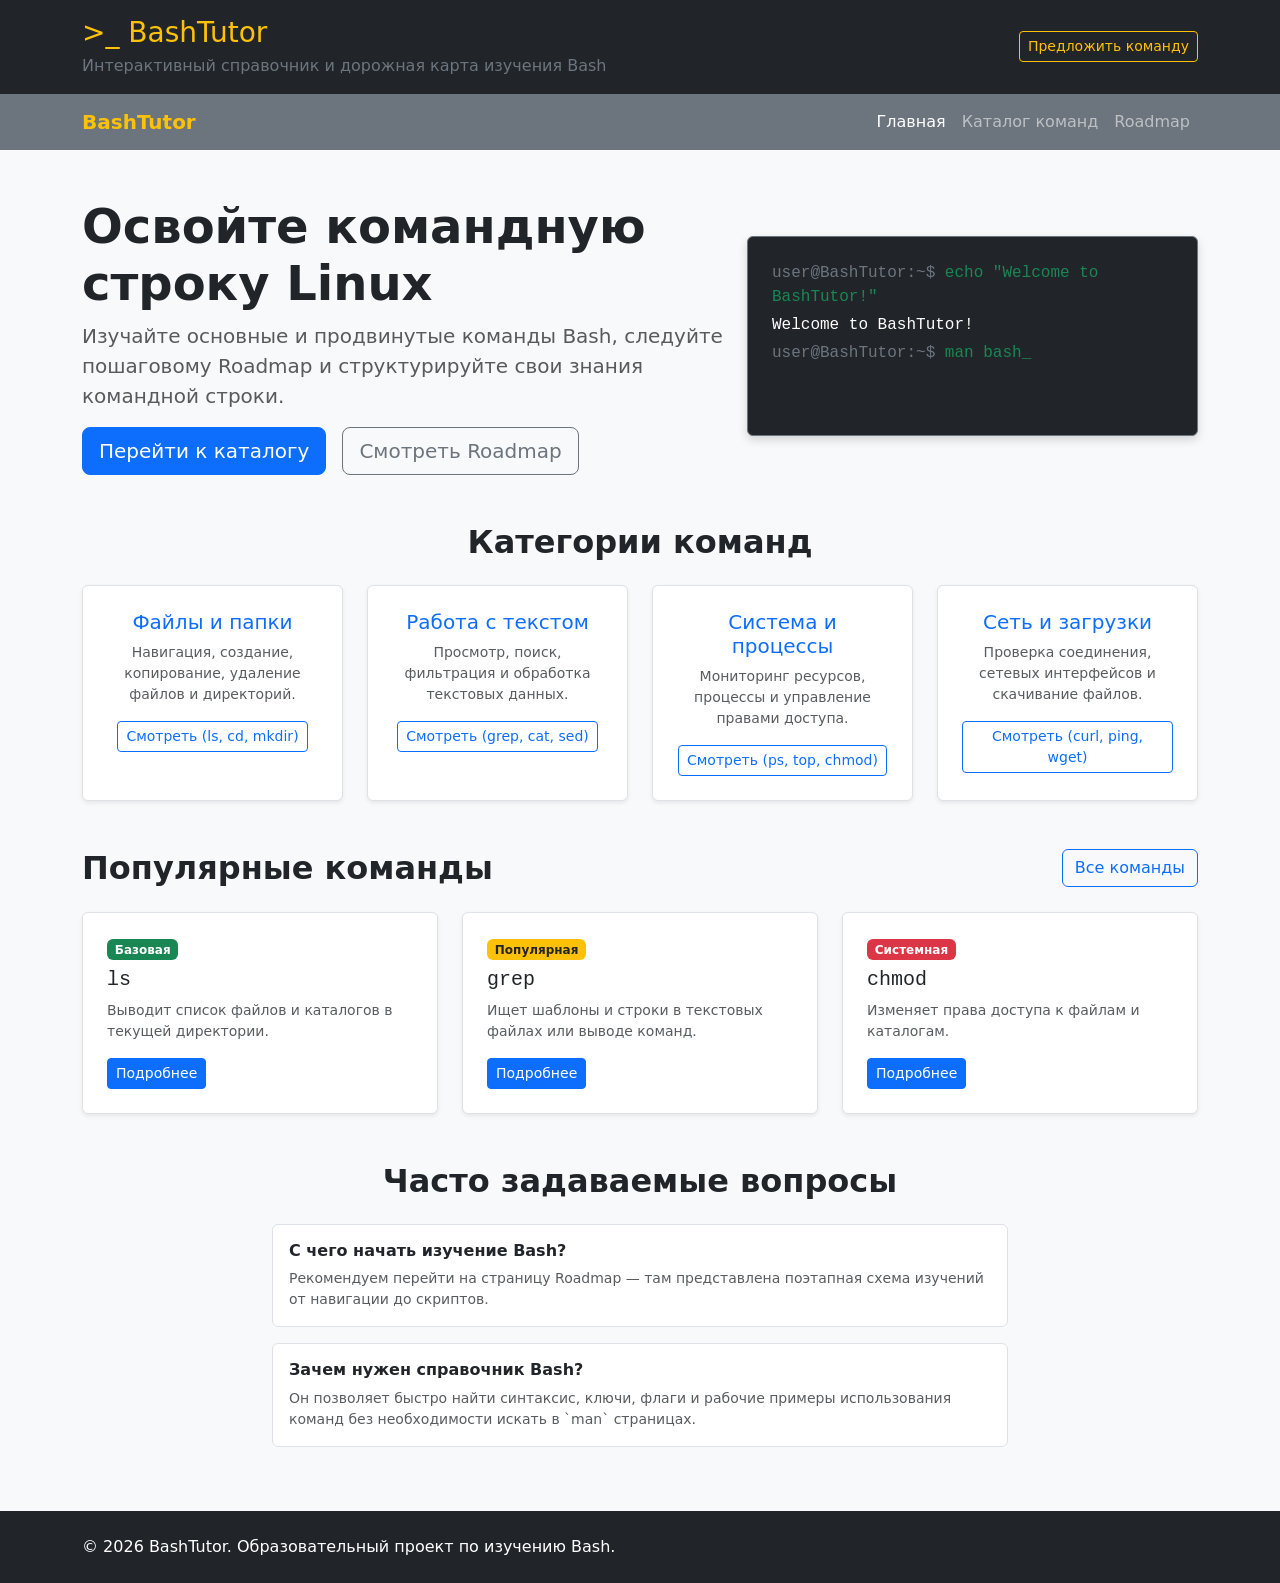
==== index.html @ 85cfec31 "базовая струтура сайта" ====
<!DOCTYPE html>
<html lang="ru">

<head>
    <meta charset="UTF-8">
    <meta name="viewport" content="width=device-width, initial-scale=1.0">
    <title>BashTutor — Образовательная платформа по командам Bash</title>
    <link href="https://cdn.jsdelivr.net/npm/bootstrap@5.3.3/dist/css/bootstrap.min.css" rel="stylesheet">
    <link rel="stylesheet" href="css/custom.css">
</head>

<body class="d-flex flex-column min-vh-100 bg-light">

    <header class="bg-dark text-white py-3">
        <div class="container">
            <div class="row align-items-center">
                <div class="col-12 col-md-8">
                    <h1 class="h3 mb-1 text-warning">&gt;_ BashTutor</h1>
                    <p class="mb-0 text-secondary">Интерактивный справочник и дорожная карта изучения Bash</p>
                </div>
                <div class="col-12 col-md-4 text-md-end mt-2 mt-md-0">
                    <button type="button" class="btn btn-outline-warning btn-sm" data-bs-toggle="modal"
                        data-bs-target="#feedbackModal">
                        Предложить команду
                    </button>
                </div>
            </div>
        </div>
    </header>

    <nav class="navbar navbar-expand-lg navbar-dark bg-secondary">
        <div class="container">
            <a class="navbar-brand fw-bold text-warning" href="index.html">BashTutor</a>
            <button class="navbar-toggler" type="button" data-bs-toggle="collapse" data-bs-target="#mainNavbar"
                aria-controls="mainNavbar" aria-expanded="false" aria-label="Переключить навигацию">
                <span class="navbar-toggler-icon"></span>
            </button>
            <div class="collapse navbar-collapse" id="mainNavbar">
                <ul class="navbar-nav ms-auto">
                    <li class="nav-item">
                        <a class="nav-link active" aria-current="page" href="index.html">Главная</a>
                    </li>
                    <li class="nav-item">
                        <a class="nav-link" href="catalog.html">Каталог команд</a>
                    </li>
                    <li class="nav-item">
                        <a class="nav-link" href="roadmap.html">Roadmap</a>
                    </li>
                </ul>
            </div>
        </div>
    </nav>

    <main class="flex-grow-1">
        <section class="container my-5">
            <div class="row align-items-center g-4">
                <div class="col-12 col-lg-7">
                    <h2 class="display-5 fw-bold text-dark">Освойте командную строку Linux</h2>
                    <p class="lead text-muted">
                        Изучайте основные и продвинутые команды Bash, следуйте пошаговому Roadmap и структурируйте свои
                        знания командной строки.
                    </p>
                    <div class="d-flex gap-3">
                        <a href="catalog.html" class="btn btn-primary btn-lg">Перейти к каталогу</a>
                        <a href="roadmap.html" class="btn btn-outline-secondary btn-lg">Смотреть Roadmap</a>
                    </div>
                </div>
                <div class="col-12 col-lg-5">
                    <div
                        class="p-4 bg-dark text-success rounded border border-secondary placeholder-box font-monospace">
                        <p class="mb-1"><span class="text-secondary">user@BashTutor:~$</span> echo "Welcome to
                            BashTutor!"</p>
                        <p class="mb-1 text-white">Welcome to BashTutor!</p>
                        <p class="mb-0"><span class="text-secondary">user@BashTutor:~$</span> man bash_</p>
                    </div>
                </div>
            </div>
        </section>

        <!-- Ссылки на категории (Grid-сетка) -->
        <section class="container my-5">
            <h2 class="text-center mb-4 fw-bold">Категории команд</h2>
            <div class="row g-4">
                <div class="col-12 col-md-6 col-lg-3">
                    <div class="p-4 border rounded bg-white h-100 shadow-sm text-center">
                        <h3 class="h5 text-primary">Файлы и папки</h3>
                        <p class="text-muted small">Навигация, создание, копирование, удаление файлов и директорий.</p>
                        <a href="catalog.html?cat=files" class="btn btn-sm btn-outline-primary">Смотреть (ls, cd,
                            mkdir)</a>
                    </div>
                </div>
                <div class="col-12 col-md-6 col-lg-3">
                    <div class="p-4 border rounded bg-white h-100 shadow-sm text-center">
                        <h3 class="h5 text-primary">Работа с текстом</h3>
                        <p class="text-muted small">Просмотр, поиск, фильтрация и обработка текстовых данных.</p>
                        <a href="catalog.html?cat=text" class="btn btn-sm btn-outline-primary">Смотреть (grep, cat,
                            sed)</a>
                    </div>
                </div>
                <div class="col-12 col-md-6 col-lg-3">
                    <div class="p-4 border rounded bg-white h-100 shadow-sm text-center">
                        <h3 class="h5 text-primary">Система и процессы</h3>
                        <p class="text-muted small">Мониторинг ресурсов, процессы и управление правами доступа.</p>
                        <a href="catalog.html?cat=system" class="btn btn-sm btn-outline-primary">Смотреть (ps, top,
                            chmod)</a>
                    </div>
                </div>
                <div class="col-12 col-md-6 col-lg-3">
                    <div class="p-4 border rounded bg-white h-100 shadow-sm text-center">
                        <h3 class="h5 text-primary">Сеть и загрузки</h3>
                        <p class="text-muted small">Проверка соединения, сетевых интерфейсов и скачивание файлов.</p>
                        <a href="catalog.html?cat=network" class="btn btn-sm btn-outline-primary">Смотреть (curl, ping,
                            wget)</a>
                    </div>
                </div>
            </div>
        </section>

        <!-- Основные команды Bash -->
        <section class="container my-5">
            <div class="d-flex justify-content-between align-items-center mb-4">
                <h2 class="mb-0 fw-bold">Популярные команды</h2>
                <a class="btn btn-outline-primary" href="catalog.html">Все команды</a>
            </div>
            <div class="row g-4">
                <div class="col-12 col-md-6 col-lg-4">
                    <div class="border rounded bg-white h-100 p-4 shadow-sm">
                        <span class="badge bg-success mb-2">Базовая</span>
                        <h3 class="h5 font-monospace">ls</h3>
                        <p class="text-muted small">Выводит список файлов и каталогов в текущей директории.</p>
                        <a class="btn btn-sm btn-primary" href="command-ls.html">Подробнее</a>
                    </div>
                </div>
                <div class="col-12 col-md-6 col-lg-4">
                    <div class="border rounded bg-white h-100 p-4 shadow-sm">
                        <span class="badge bg-warning text-dark mb-2">Популярная</span>
                        <h3 class="h5 font-monospace">grep</h3>
                        <p class="text-muted small">Ищет шаблоны и строки в текстовых файлах или выводе команд.</p>
                        <a class="btn btn-sm btn-primary" href="command-grep.html">Подробнее</a>
                    </div>
                </div>
                <div class="col-12 col-md-6 col-lg-4">
                    <div class="border rounded bg-white h-100 p-4 shadow-sm">
                        <span class="badge bg-danger mb-2">Системная</span>
                        <h3 class="h5 font-monospace">chmod</h3>
                        <p class="text-muted small">Изменяет права доступа к файлам и каталогам.</p>
                        <a class="btn btn-sm btn-primary" href="command-chmod.html">Подробнее</a>
                    </div>
                </div>
            </div>
        </section>

        <!-- Ответы на вопросы (FAQ) -->
        <section class="container my-5">
            <h2 class="text-center mb-4 fw-bold">Часто задаваемые вопросы</h2>
            <div class="row justify-content-center">
                <div class="col-12 col-lg-8">
                    <div class="mb-3 p-3 border rounded bg-white">
                        <h3 class="h6 fw-bold">С чего начать изучение Bash?</h3>
                        <p class="mb-0 text-muted small">Рекомендуем перейти на страницу Roadmap — там представлена
                            поэтапная схема изучений от навигации до скриптов.</p>
                    </div>
                    <div class="mb-3 p-3 border rounded bg-white">
                        <h3 class="h6 fw-bold">Зачем нужен справочник Bash?</h3>
                        <p class="mb-0 text-muted small">Он позволяет быстро найти синтаксис, ключи, флаги и рабочие
                            примеры использования команд без необходимости искать в `man` страницах.</p>
                    </div>
                </div>
            </div>
        </section>
    </main>

    <!-- Пустое модальное окно обратной связи -->
    <div class="modal fade" id="feedbackModal" tabindex="-1" aria-labelledby="feedbackModalLabel" aria-hidden="true">
        <div class="modal-dialog">
            <div class="modal-content">
                <div class="modal-header">
                    <h1 class="modal-title fs-5" id="feedbackModalLabel">Предложить новую команду</h1>
                    <button type="button" class="btn-close" data-bs-dismiss="modal" aria-label="Закрыть"></button>
                </div>
                <div class="modal-body">
                    <!-- Содержимое формы появится на следующих этапах разработки -->
                    ...
                </div>
                <div class="modal-footer">
                    <button type="button" class="btn btn-secondary" data-bs-dismiss="modal">Закрыть</button>
                </div>
            </div>
        </div>
    </div>

    <!-- Подвал -->
    <footer class="bg-dark text-white py-4 mt-auto">
        <div class="container">
            <div class="row align-items-center g-3">
                <div class="col-12 col-md-6">
                    <p class="mb-0">&copy; 2026 BashTutor. Образовательный проект по изучению Bash.</p>
                </div>
            </div>
        </div>
    </footer>

    <!-- Bootstrap JS Bundle -->
    <script src="https://cdn.jsdelivr.net/npm/bootstrap@5.3.3/dist/js/bootstrap.bundle.min.js"></script>
</body>

</html>
---- css/custom.css ----
body {
  min-height: 100vh;
}

/* Стилизация блока-симулятора терминала */
.placeholder-box {
  min-height: 200px;
  box-shadow: 0 4px 10px rgba(0, 0, 0, 0.15);
}
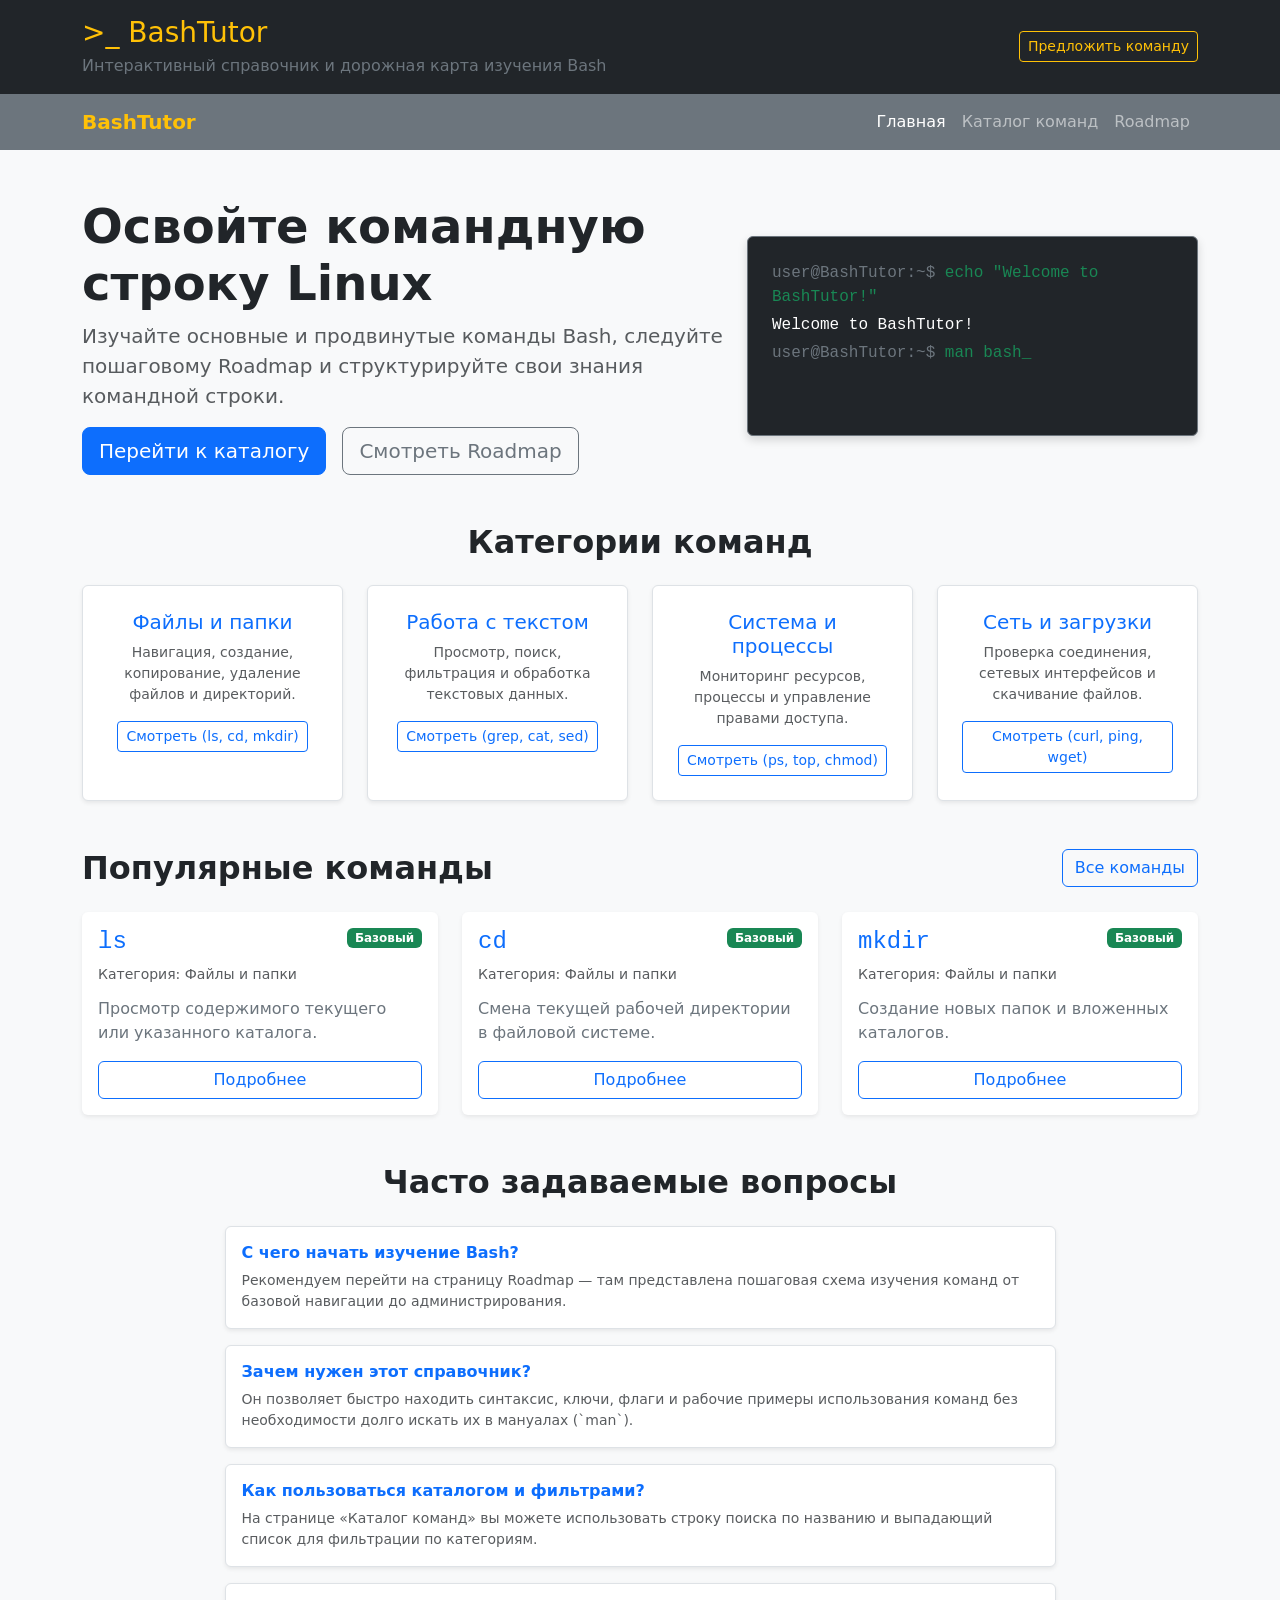
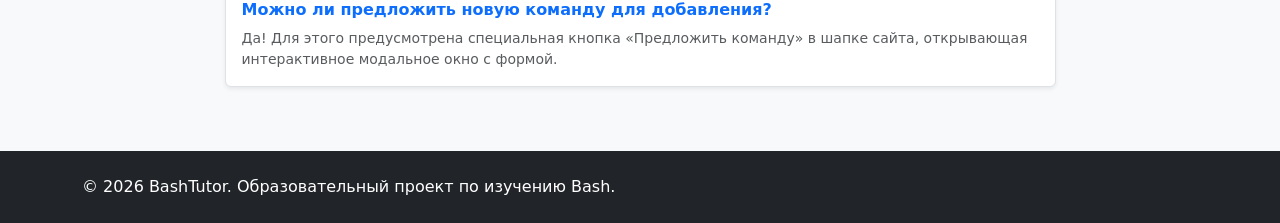
==== commit 35f020ac: "fixes" ====
--- a/index.html
+++ b/index.html
@@ -77,7 +77,6 @@
             </div>
         </section>
 
-        <!-- Ссылки на категории (Grid-сетка) -->
         <section class="container my-5">
             <h2 class="text-center mb-4 fw-bold">Категории команд</h2>
             <div class="row g-4">
@@ -123,73 +122,145 @@
                 <a class="btn btn-outline-primary" href="catalog.html">Все команды</a>
             </div>
             <div class="row g-4">
+
                 <div class="col-12 col-md-6 col-lg-4">
-                    <div class="border rounded bg-white h-100 p-4 shadow-sm">
-                        <span class="badge bg-success mb-2">Базовая</span>
-                        <h3 class="h5 font-monospace">ls</h3>
-                        <p class="text-muted small">Выводит список файлов и каталогов в текущей директории.</p>
-                        <a class="btn btn-sm btn-primary" href="command-ls.html">Подробнее</a>
-                    </div>
-                </div>
+                    <div class="card h-100 shadow-sm border-0">
+                        <div class="card-body d-flex flex-column">
+                            <div class="d-flex justify-content-between align-items-start mb-2">
+                                <h2 class="card-title h4 font-monospace text-primary mb-0">ls</h2>
+                                <span class="badge bg-success">Базовый</span>
+                            </div>
+                            <p class="text-muted small mb-1">Категория: Файлы и папки</p>
+                            <p class="card-text text-secondary mt-2 mb-3">Просмотр содержимого текущего или указанного
+                                каталога.</p>
+                            <a href="./commands/command-ls.html" class="btn btn-outline-primary mt-auto">Подробнее</a>
+                        </div>
+                    </div>
+                </div>
+
                 <div class="col-12 col-md-6 col-lg-4">
-                    <div class="border rounded bg-white h-100 p-4 shadow-sm">
-                        <span class="badge bg-warning text-dark mb-2">Популярная</span>
-                        <h3 class="h5 font-monospace">grep</h3>
-                        <p class="text-muted small">Ищет шаблоны и строки в текстовых файлах или выводе команд.</p>
-                        <a class="btn btn-sm btn-primary" href="command-grep.html">Подробнее</a>
-                    </div>
-                </div>
+                    <div class="card h-100 shadow-sm border-0">
+                        <div class="card-body d-flex flex-column">
+                            <div class="d-flex justify-content-between align-items-start mb-2">
+                                <h2 class="card-title h4 font-monospace text-primary mb-0">cd</h2>
+                                <span class="badge bg-success">Базовый</span>
+                            </div>
+                            <p class="text-muted small mb-1">Категория: Файлы и папки</p>
+                            <p class="card-text text-secondary mt-2 mb-3">Смена текущей рабочей директории в файловой
+                                системе.</p>
+                            <a href="./commands/command-cd.html" class="btn btn-outline-primary mt-auto">Подробнее</a>
+                        </div>
+                    </div>
+                </div>
+
                 <div class="col-12 col-md-6 col-lg-4">
-                    <div class="border rounded bg-white h-100 p-4 shadow-sm">
-                        <span class="badge bg-danger mb-2">Системная</span>
-                        <h3 class="h5 font-monospace">chmod</h3>
-                        <p class="text-muted small">Изменяет права доступа к файлам и каталогам.</p>
-                        <a class="btn btn-sm btn-primary" href="command-chmod.html">Подробнее</a>
-                    </div>
-                </div>
-            </div>
-        </section>
-
-        <!-- Ответы на вопросы (FAQ) -->
+                    <div class="card h-100 shadow-sm border-0">
+                        <div class="card-body d-flex flex-column">
+                            <div class="d-flex justify-content-between align-items-start mb-2">
+                                <h2 class="card-title h4 font-monospace text-primary mb-0">mkdir</h2>
+                                <span class="badge bg-success">Базовый</span>
+                            </div>
+                            <p class="text-muted small mb-1">Категория: Файлы и папки</p>
+                            <p class="card-text text-secondary mt-2 mb-3">Создание новых папок и вложенных каталогов.
+                            </p>
+                            <a href="./commands/command-mkdir.html"
+                                class="btn btn-outline-primary mt-auto">Подробнее</a>
+                        </div>
+                    </div>
+                </div>
+            </div>
+        </section>
+
         <section class="container my-5">
             <h2 class="text-center mb-4 fw-bold">Часто задаваемые вопросы</h2>
             <div class="row justify-content-center">
-                <div class="col-12 col-lg-8">
-                    <div class="mb-3 p-3 border rounded bg-white">
-                        <h3 class="h6 fw-bold">С чего начать изучение Bash?</h3>
+                <div class="col-12 col-lg-9">
+                    <div class="mb-3 p-3 border rounded bg-white shadow-sm">
+                        <h3 class="h6 fw-bold text-primary">С чего начать изучение Bash?</h3>
                         <p class="mb-0 text-muted small">Рекомендуем перейти на страницу Roadmap — там представлена
-                            поэтапная схема изучений от навигации до скриптов.</p>
-                    </div>
-                    <div class="mb-3 p-3 border rounded bg-white">
-                        <h3 class="h6 fw-bold">Зачем нужен справочник Bash?</h3>
-                        <p class="mb-0 text-muted small">Он позволяет быстро найти синтаксис, ключи, флаги и рабочие
-                            примеры использования команд без необходимости искать в `man` страницах.</p>
+                            пошаговая схема изучения команд от базовой навигации до администрирования.</p>
+                    </div>
+                    <div class="mb-3 p-3 border rounded bg-white shadow-sm">
+                        <h3 class="h6 fw-bold text-primary">Зачем нужен этот справочник?</h3>
+                        <p class="mb-0 text-muted small">Он позволяет быстро находить синтаксис, ключи, флаги и рабочие
+                            примеры использования команд без необходимости долго искать их в мануалах (`man`).</p>
+                    </div>
+                    <div class="mb-3 p-3 border rounded bg-white shadow-sm">
+                        <h3 class="h6 fw-bold text-primary">Как пользоваться каталогом и фильтрами?</h3>
+                        <p class="mb-0 text-muted small">На странице «Каталог команд» вы можете использовать строку
+                            поиска по названию и выпадающий список для фильтрации по категориям.</p>
+                    </div>
+                    <div class="mb-3 p-3 border rounded bg-white shadow-sm">
+                        <h3 class="h6 fw-bold text-primary">Можно ли предложить новую команду для добавления?</h3>
+                        <p class="mb-0 text-muted small">Да! Для этого предусмотрена специальная кнопка «Предложить
+                            команду» в шапке сайта, открывающая интерактивное модальное окно с формой.</p>
                     </div>
                 </div>
             </div>
         </section>
     </main>
 
-    <!-- Пустое модальное окно обратной связи -->
     <div class="modal fade" id="feedbackModal" tabindex="-1" aria-labelledby="feedbackModalLabel" aria-hidden="true">
-        <div class="modal-dialog">
+        <div class="modal-dialog modal-dialog-centered">
             <div class="modal-content">
-                <div class="modal-header">
-                    <h1 class="modal-title fs-5" id="feedbackModalLabel">Предложить новую команду</h1>
-                    <button type="button" class="btn-close" data-bs-dismiss="modal" aria-label="Закрыть"></button>
-                </div>
-                <div class="modal-body">
-                    <!-- Содержимое формы появится на следующих этапах разработки -->
-                    ...
-                </div>
-                <div class="modal-footer">
-                    <button type="button" class="btn btn-secondary" data-bs-dismiss="modal">Закрыть</button>
-                </div>
+                <div class="modal-header bg-primary text-white">
+                    <h5 class="modal-title" id="feedbackModalLabel">Предложить новую команду</h5>
+                    <button type="button" class="btn-close btn-close-white" data-bs-dismiss="modal"
+                        aria-label="Закрыть"></button>
+                </div>
+                <form>
+                    <div class="modal-body">
+                        <p class="text-muted small mb-3">Знаете полезную команду Bash, которой нет в нашем справочнике?
+                            Заполните форму ниже.</p>
+
+                        <div class="mb-3">
+                            <label for="cmd-name" class="form-label">Название команды *</label>
+                            <input type="text" class="form-control font-monospace" id="cmd-name"
+                                placeholder="например, htop" required>
+                        </div>
+
+                        <div class="mb-3">
+                            <label for="cmd-category" class="form-label">Категория *</label>
+                            <select class="form-select" id="cmd-category" required>
+                                <option value="" selected disabled>Выберите категорию</option>
+                                <option value="files">Файлы и папки</option>
+                                <option value="text">Работа с текстом</option>
+                                <option value="system">Система и процессы</option>
+                                <option value="network">Сеть и загрузки</option>
+                            </select>
+                        </div>
+
+                        <div class="mb-3">
+                            <label for="cmd-description" class="form-label">Краткое описание / Пример
+                                использования</label>
+                            <textarea class="form-control" id="cmd-description" rows="3"
+                                placeholder="Опишите, зачем нужна команда и приведите пример..."></textarea>
+                        </div>
+
+                        <div class="mb-3">
+                            <label for="user-email" class="form-label">Ваш E-mail (опционально)</label>
+                            <div class="input-group">
+                                <span class="input-group-text">@</span>
+                                <input type="email" class="form-control" id="user-email" placeholder="name@example.com">
+                            </div>
+                        </div>
+
+                        <div class="form-check mb-2">
+                            <input class="form-check-input" type="checkbox" id="agreeCheck" required>
+                            <label class="form-check-label small text-muted" for="agreeCheck">
+                                Согласен на публикацию предложенного примера
+                            </label>
+                        </div>
+                    </div>
+                    <div class="modal-footer">
+                        <button type="button" class="btn btn-outline-secondary" data-bs-dismiss="modal">Отмена</button>
+                        <button type="submit" class="btn btn-primary">Отправить предложение</button>
+                    </div>
+                </form>
             </div>
         </div>
     </div>
 
-    <!-- Подвал -->
     <footer class="bg-dark text-white py-4 mt-auto">
         <div class="container">
             <div class="row align-items-center g-3">
@@ -200,7 +271,6 @@
         </div>
     </footer>
 
-    <!-- Bootstrap JS Bundle -->
     <script src="https://cdn.jsdelivr.net/npm/bootstrap@5.3.3/dist/js/bootstrap.bundle.min.js"></script>
 </body>
 
--- a/css/custom.css
+++ b/css/custom.css
@@ -1,9 +1,8 @@
 body {
-  min-height: 100vh;
+    min-height: 100vh;
 }
 
-/* Стилизация блока-симулятора терминала */
 .placeholder-box {
-  min-height: 200px;
-  box-shadow: 0 4px 10px rgba(0, 0, 0, 0.15);
+    min-height: 200px;
+    box-shadow: 0 4px 10px rgba(0, 0, 0, 0.15);
 }
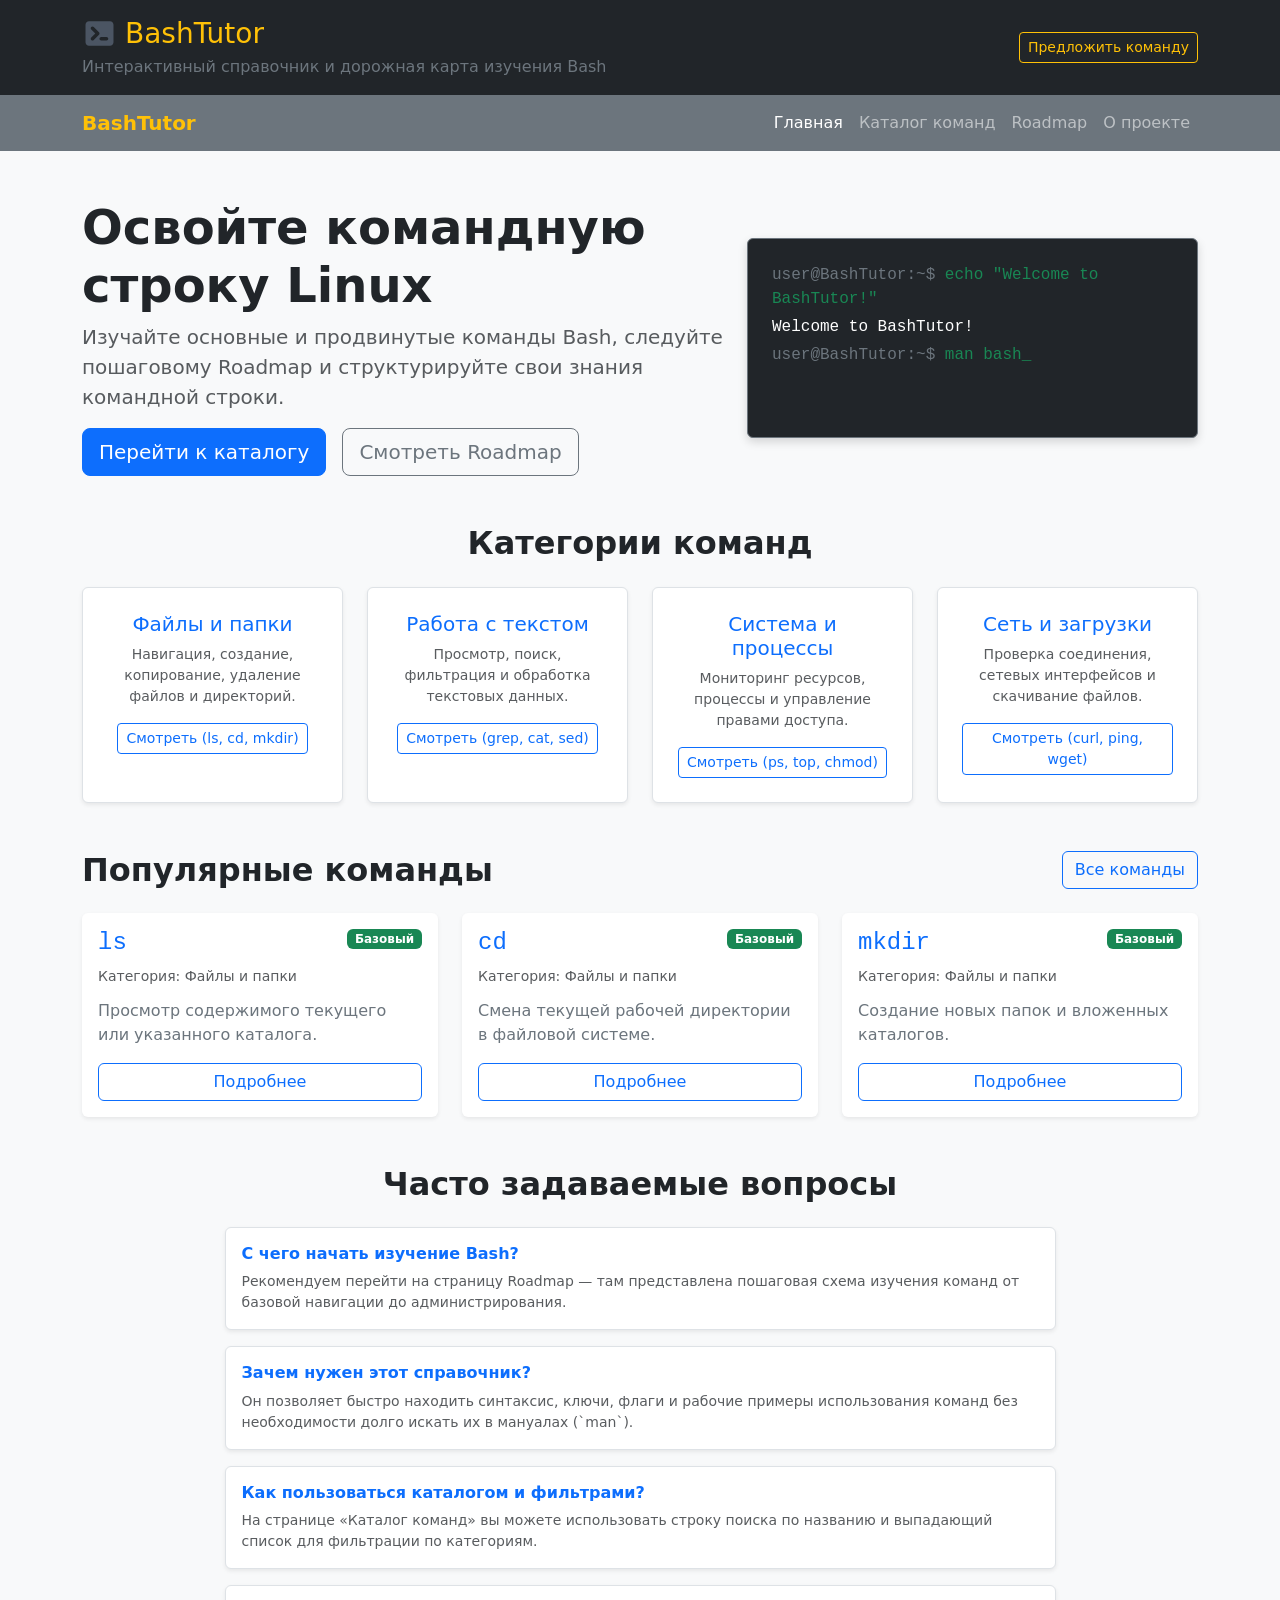
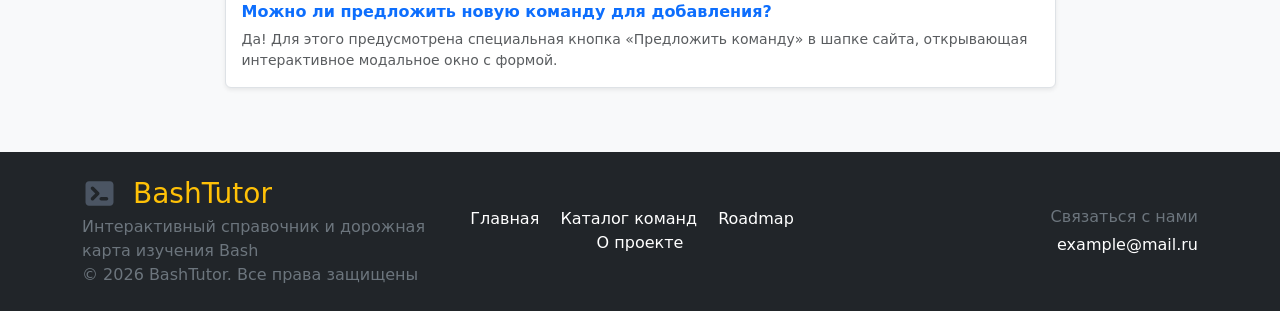
==== commit 2b97b6ea: "правка (кнопка наверх, хлебные крошки, footer)" ====
--- a/index.html
+++ b/index.html
@@ -6,6 +6,7 @@
     <meta name="viewport" content="width=device-width, initial-scale=1.0">
     <title>BashTutor — Образовательная платформа по командам Bash</title>
     <link href="https://cdn.jsdelivr.net/npm/bootstrap@5.3.3/dist/css/bootstrap.min.css" rel="stylesheet">
+    <link rel="icon" href="images/icon.svg">
     <link rel="stylesheet" href="css/custom.css">
 </head>
 
@@ -15,7 +16,10 @@
         <div class="container">
             <div class="row align-items-center">
                 <div class="col-12 col-md-8">
-                    <h1 class="h3 mb-1 text-warning">&gt;_ BashTutor</h1>
+                    <div class="d-flex align-items-center gap-2 mb-1">
+                        <img class="logo" src="./images/icon.svg" width="35" height="35" alt="логотип">
+                        <h1 class="h3 mb-0 text-warning">BashTutor</h1>
+                    </div>
                     <p class="mb-0 text-secondary">Интерактивный справочник и дорожная карта изучения Bash</p>
                 </div>
                 <div class="col-12 col-md-4 text-md-end mt-2 mt-md-0">
@@ -46,6 +50,9 @@
                     <li class="nav-item">
                         <a class="nav-link" href="roadmap.html">Roadmap</a>
                     </li>
+                    <li class="nav-item">
+                        <a class="nav-link" href="about.html">О проекте</a>
+                    </li>
                 </ul>
             </div>
         </div>
@@ -115,7 +122,6 @@
             </div>
         </section>
 
-        <!-- Основные команды Bash -->
         <section class="container my-5">
             <div class="d-flex justify-content-between align-items-center mb-4">
                 <h2 class="mb-0 fw-bold">Популярные команды</h2>
@@ -263,14 +269,45 @@
 
     <footer class="bg-dark text-white py-4 mt-auto">
         <div class="container">
-            <div class="row align-items-center g-3">
-                <div class="col-12 col-md-6">
-                    <p class="mb-0">&copy; 2026 BashTutor. Образовательный проект по изучению Bash.</p>
+            <div class="row align-items-center g-4">
+                <div class="col-12 col-md-4 text-center text-md-start">
+                    <div class="d-flex align-items-center justify-content-center justify-content-md-start gap-3 mb-1">
+                        <img class="logo" src="./images/icon.svg" width="35" height="35" alt="">
+                        <h1 class="h3 mb-0 text-warning">BashTutor</h1>
+                    </div>
+                    <p class="mb-0 text-secondary">Интерактивный справочник и дорожная карта изучения Bash</p>
+                    <p class="mb-0 text-secondary">&copy; 2026 BashTutor. Все права защищены</p>
+                </div>
+
+                <div class="col-12 col-md-4 text-center">
+                    <ul class="list-inline mb-0">
+                        <li class="list-inline-item me-3"><a href="index.html"
+                                class="text-white text-decoration-none">Главная</a></li>
+                        <li class="list-inline-item me-3"><a href="catalog.html"
+                                class="text-white text-decoration-none">Каталог команд</a></li>
+                        <li class="list-inline-item me-3"><a href="roadmap.html"
+                                class="text-white text-decoration-none">Roadmap</a></li>
+                        <li class="list-inline-item"><a href="about.html" class="text-white text-decoration-none">О
+                                проекте</a>
+                        </li>
+                    </ul>
+                </div>
+
+                <div class="col-12 col-md-4 text-center text-md-end">
+                    <p class="mb-1 text-secondary">Связаться с нами</p>
+                    <p class="mb-0"><a href="#" class="text-white text-decoration-none">example@mail.ru</a></p>
                 </div>
             </div>
         </div>
     </footer>
 
+    <button type="button"
+        class="btn btn-primary position-fixed bottom-0 end-0 m-4 shadow align-items-center justify-content-center d-none"
+        id="backToTopBtn" title="Наверх">
+        Наверх
+    </button>
+
+    <script src="./scripts/main.js"></script>
     <script src="https://cdn.jsdelivr.net/npm/bootstrap@5.3.3/dist/js/bootstrap.bundle.min.js"></script>
 </body>
 
--- a/css/custom.css
+++ b/css/custom.css
@@ -5,4 +5,23 @@
 .placeholder-box {
     min-height: 200px;
     box-shadow: 0 4px 10px rgba(0, 0, 0, 0.15);
-}+}
+
+#backToTopBtn {
+    display: none; 
+    z-index: 1050;
+}
+
+
+.card-illustration {
+  height: 150px;
+  background-color: #f8f9fa;
+  border-bottom: 1px solid rgba(0, 0, 0, 0.05);
+}
+
+.card-illustration img {
+  max-height: 150px; 
+  object-fit: contain;
+}
+
+
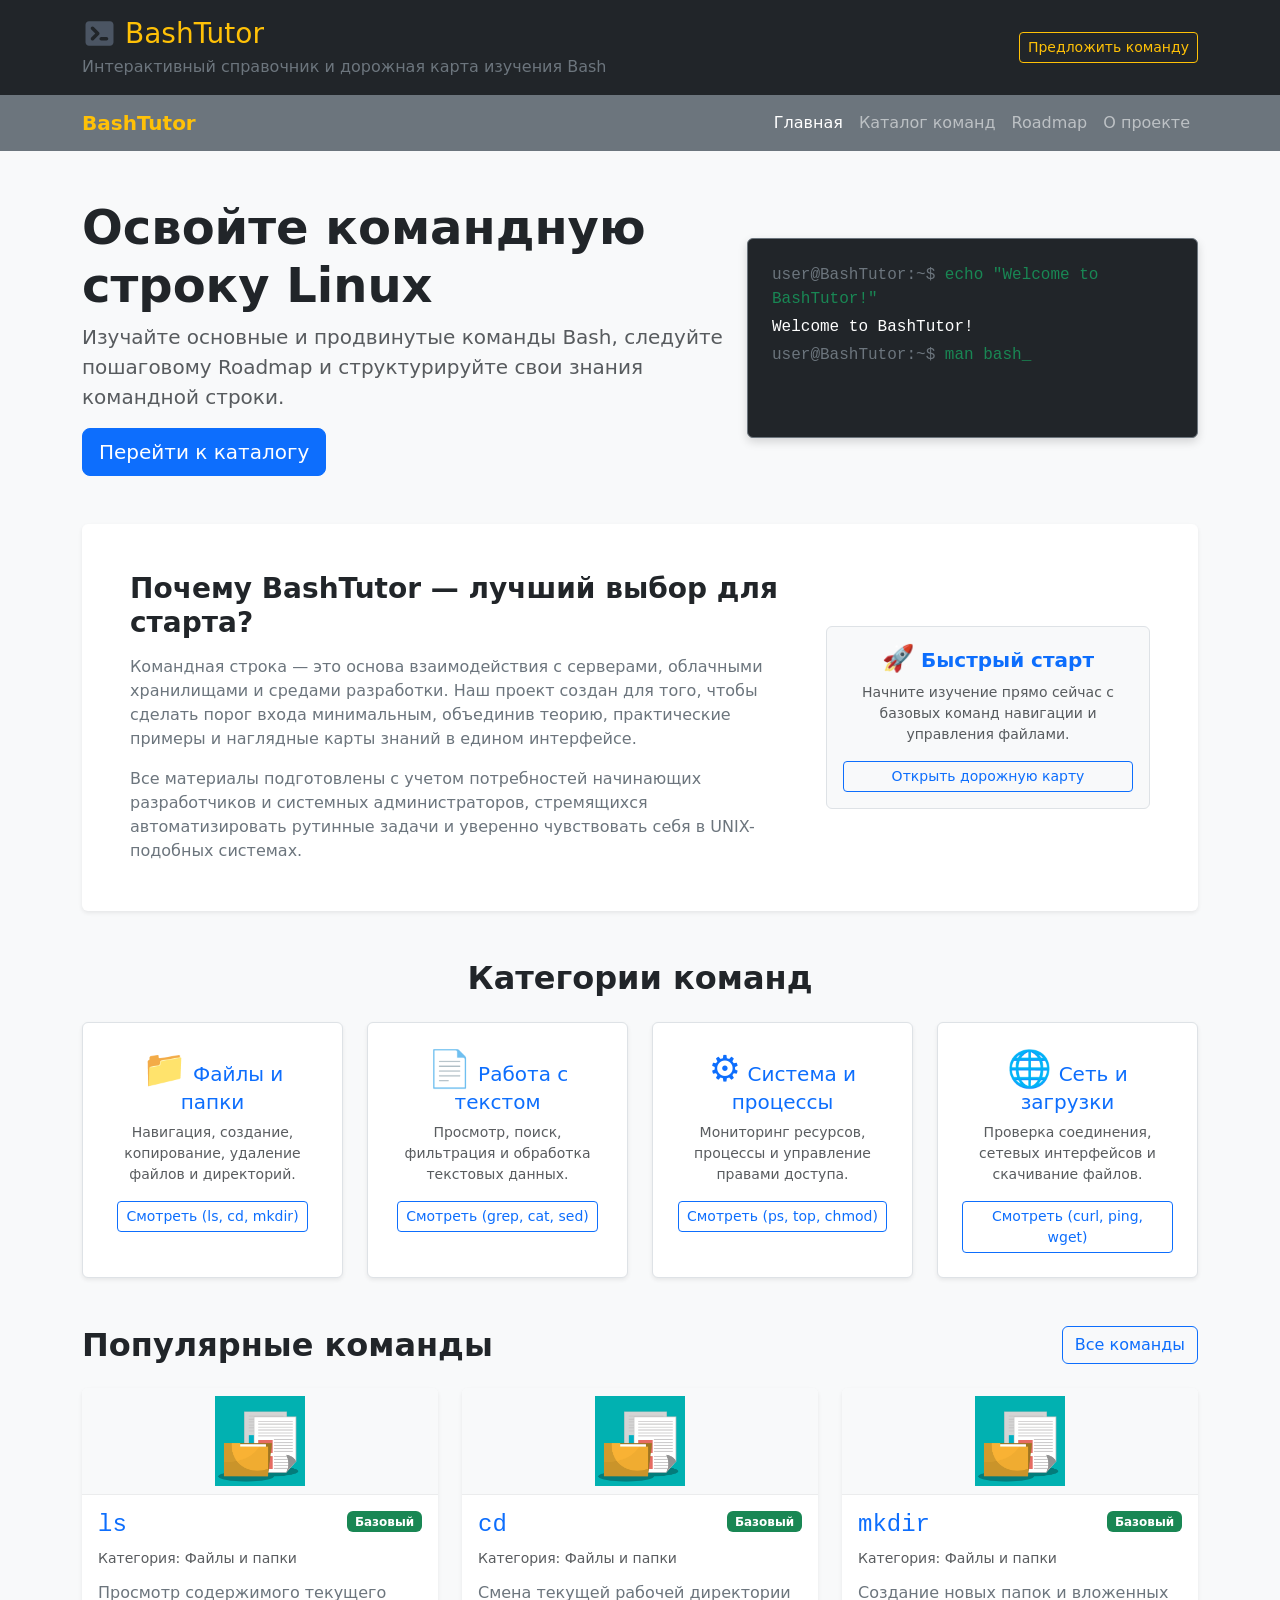
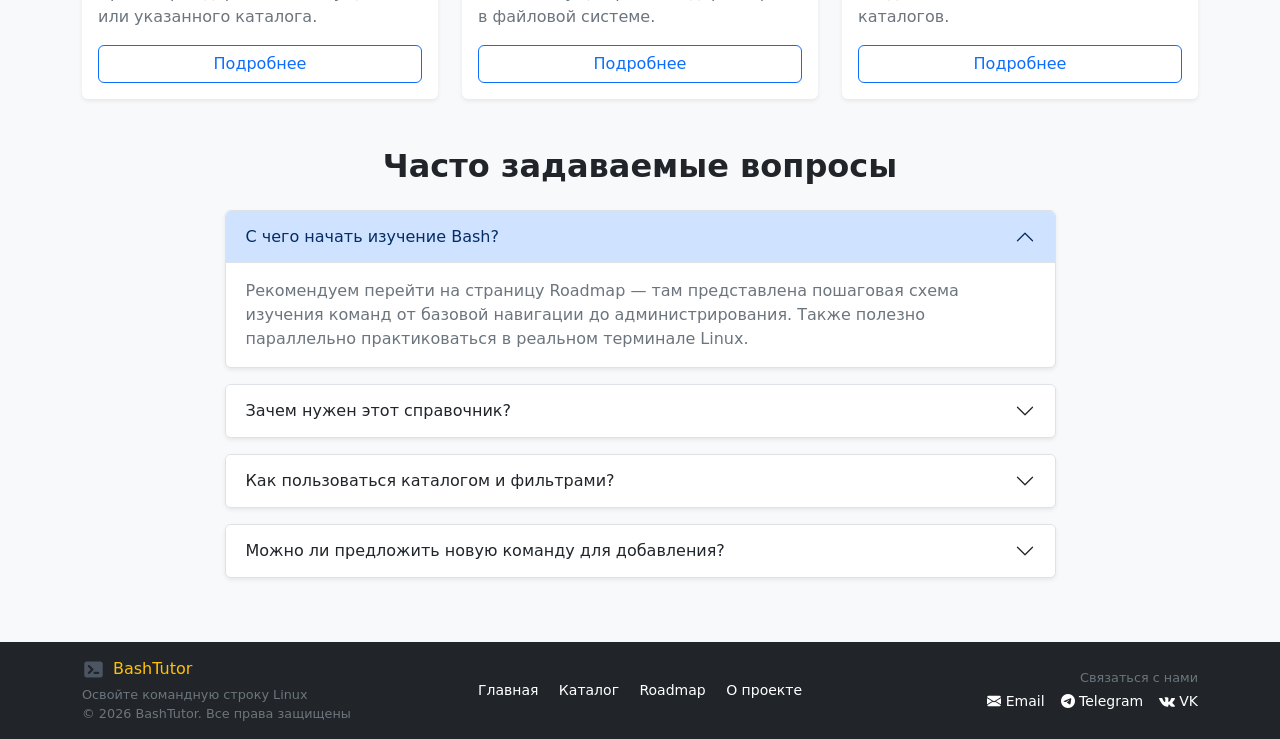
==== commit baa2d281: "ещё правки" ====
--- a/index.html
+++ b/index.html
@@ -7,6 +7,7 @@
     <title>BashTutor — Образовательная платформа по командам Bash</title>
     <link href="https://cdn.jsdelivr.net/npm/bootstrap@5.3.3/dist/css/bootstrap.min.css" rel="stylesheet">
     <link rel="icon" href="images/icon.svg">
+    <link rel="stylesheet" href="https://cdn.jsdelivr.net/npm/bootstrap-icons@1.11.3/font/bootstrap-icons.min.css">
     <link rel="stylesheet" href="css/custom.css">
 </head>
 
@@ -69,7 +70,6 @@
                     </p>
                     <div class="d-flex gap-3">
                         <a href="catalog.html" class="btn btn-primary btn-lg">Перейти к каталогу</a>
-                        <a href="roadmap.html" class="btn btn-outline-secondary btn-lg">Смотреть Roadmap</a>
                     </div>
                 </div>
                 <div class="col-12 col-lg-5">
@@ -84,12 +84,43 @@
             </div>
         </section>
 
+        <!-- Новый блок с дополнительным текстом и описанием -->
+        <section class="container my-5">
+            <div class="p-4 p-md-5 bg-white rounded shadow-sm border-0">
+                <div class="row align-items-center g-4">
+                    <div class="col-12 col-lg-8">
+                        <h3 class="fw-bold text-dark mb-3">Почему BashTutor — лучший выбор для старта?</h3>
+                        <p class="text-secondary mb-3">
+                            Командная строка — это основа взаимодействия с серверами, облачными хранилищами и средами
+                            разработки. Наш проект создан для того, чтобы сделать порог входа минимальным, объединив
+                            теорию, практические примеры и наглядные карты знаний в едином интерфейсе.
+                        </p>
+                        <p class="text-secondary mb-0">
+                            Все материалы подготовлены с учетом потребностей начинающих разработчиков и системных
+                            администраторов, стремящихся автоматизировать рутинные задачи и уверенно чувствовать себя в
+                            UNIX-подобных системах.
+                        </p>
+                    </div>
+                    <div class="col-12 col-lg-4 text-center">
+                        <div class="p-3 bg-light rounded border">
+                            <h4 class="h5 fw-bold text-primary mb-2"><span style="font-size: 1.3em;">🚀</span> Быстрый
+                                старт</h4>
+                            <p class="small text-muted mb-3">Начните изучение прямо сейчас с базовых команд навигации и
+                                управления файлами.</p>
+                            <a href="roadmap.html" class="btn btn-sm btn-outline-primary w-100">Открыть дорожную
+                                карту</a>
+                        </div>
+                    </div>
+                </div>
+            </div>
+        </section>
+
         <section class="container my-5">
             <h2 class="text-center mb-4 fw-bold">Категории команд</h2>
             <div class="row g-4">
                 <div class="col-12 col-md-6 col-lg-3">
                     <div class="p-4 border rounded bg-white h-100 shadow-sm text-center">
-                        <h3 class="h5 text-primary">Файлы и папки</h3>
+                        <h3 class="h5 text-primary"><span style="font-size: 1.8em;">📁</span> Файлы и папки</h3>
                         <p class="text-muted small">Навигация, создание, копирование, удаление файлов и директорий.</p>
                         <a href="catalog.html?cat=files" class="btn btn-sm btn-outline-primary">Смотреть (ls, cd,
                             mkdir)</a>
@@ -97,7 +128,7 @@
                 </div>
                 <div class="col-12 col-md-6 col-lg-3">
                     <div class="p-4 border rounded bg-white h-100 shadow-sm text-center">
-                        <h3 class="h5 text-primary">Работа с текстом</h3>
+                        <h3 class="h5 text-primary"><span style="font-size: 1.8em;">📄</span> Работа с текстом</h3>
                         <p class="text-muted small">Просмотр, поиск, фильтрация и обработка текстовых данных.</p>
                         <a href="catalog.html?cat=text" class="btn btn-sm btn-outline-primary">Смотреть (grep, cat,
                             sed)</a>
@@ -105,7 +136,7 @@
                 </div>
                 <div class="col-12 col-md-6 col-lg-3">
                     <div class="p-4 border rounded bg-white h-100 shadow-sm text-center">
-                        <h3 class="h5 text-primary">Система и процессы</h3>
+                        <h3 class="h5 text-primary"><span style="font-size: 1.8em;">⚙️</span> Система и процессы</h3>
                         <p class="text-muted small">Мониторинг ресурсов, процессы и управление правами доступа.</p>
                         <a href="catalog.html?cat=system" class="btn btn-sm btn-outline-primary">Смотреть (ps, top,
                             chmod)</a>
@@ -113,7 +144,7 @@
                 </div>
                 <div class="col-12 col-md-6 col-lg-3">
                     <div class="p-4 border rounded bg-white h-100 shadow-sm text-center">
-                        <h3 class="h5 text-primary">Сеть и загрузки</h3>
+                        <h3 class="h5 text-primary"><span style="font-size: 1.8em;">🌐</span> Сеть и загрузки</h3>
                         <p class="text-muted small">Проверка соединения, сетевых интерфейсов и скачивание файлов.</p>
                         <a href="catalog.html?cat=network" class="btn btn-sm btn-outline-primary">Смотреть (curl, ping,
                             wget)</a>
@@ -131,6 +162,11 @@
 
                 <div class="col-12 col-md-6 col-lg-4">
                     <div class="card h-100 shadow-sm border-0">
+                        <div
+                            class="card-img-top card-illustration bg-light py-2 text-center d-flex align-items-center justify-content-center">
+                            <img src="./images/folders.jpg" class="img-fluid" style="max-height: 90px;"
+                                alt="Иллюстрация">
+                        </div>
                         <div class="card-body d-flex flex-column">
                             <div class="d-flex justify-content-between align-items-start mb-2">
                                 <h2 class="card-title h4 font-monospace text-primary mb-0">ls</h2>
@@ -146,6 +182,11 @@
 
                 <div class="col-12 col-md-6 col-lg-4">
                     <div class="card h-100 shadow-sm border-0">
+                        <div
+                            class="card-img-top card-illustration bg-light py-2 text-center d-flex align-items-center justify-content-center">
+                            <img src="./images/folders.jpg" class="img-fluid" style="max-height: 90px;"
+                                alt="Иллюстрация">
+                        </div>
                         <div class="card-body d-flex flex-column">
                             <div class="d-flex justify-content-between align-items-start mb-2">
                                 <h2 class="card-title h4 font-monospace text-primary mb-0">cd</h2>
@@ -161,6 +202,11 @@
 
                 <div class="col-12 col-md-6 col-lg-4">
                     <div class="card h-100 shadow-sm border-0">
+                        <div
+                            class="card-img-top card-illustration bg-light py-2 text-center d-flex align-items-center justify-content-center">
+                            <img src="./images/folders.jpg" class="img-fluid" style="max-height: 90px;"
+                                alt="Иллюстрация">
+                        </div>
                         <div class="card-body d-flex flex-column">
                             <div class="d-flex justify-content-between align-items-start mb-2">
                                 <h2 class="card-title h4 font-monospace text-primary mb-0">mkdir</h2>
@@ -181,25 +227,71 @@
             <h2 class="text-center mb-4 fw-bold">Часто задаваемые вопросы</h2>
             <div class="row justify-content-center">
                 <div class="col-12 col-lg-9">
-                    <div class="mb-3 p-3 border rounded bg-white shadow-sm">
-                        <h3 class="h6 fw-bold text-primary">С чего начать изучение Bash?</h3>
-                        <p class="mb-0 text-muted small">Рекомендуем перейти на страницу Roadmap — там представлена
-                            пошаговая схема изучения команд от базовой навигации до администрирования.</p>
-                    </div>
-                    <div class="mb-3 p-3 border rounded bg-white shadow-sm">
-                        <h3 class="h6 fw-bold text-primary">Зачем нужен этот справочник?</h3>
-                        <p class="mb-0 text-muted small">Он позволяет быстро находить синтаксис, ключи, флаги и рабочие
-                            примеры использования команд без необходимости долго искать их в мануалах (`man`).</p>
-                    </div>
-                    <div class="mb-3 p-3 border rounded bg-white shadow-sm">
-                        <h3 class="h6 fw-bold text-primary">Как пользоваться каталогом и фильтрами?</h3>
-                        <p class="mb-0 text-muted small">На странице «Каталог команд» вы можете использовать строку
-                            поиска по названию и выпадающий список для фильтрации по категориям.</p>
-                    </div>
-                    <div class="mb-3 p-3 border rounded bg-white shadow-sm">
-                        <h3 class="h6 fw-bold text-primary">Можно ли предложить новую команду для добавления?</h3>
-                        <p class="mb-0 text-muted small">Да! Для этого предусмотрена специальная кнопка «Предложить
-                            команду» в шапке сайта, открывающая интерактивное модальное окно с формой.</p>
+                    <div class="accordion" id="faqAccordion">
+                        <div class="accordion-item mb-3 border rounded shadow-sm overflow-hidden">
+                            <h3 class="accordion-header" id="faqHeading1">
+                                <button class="accordion-button" type="button" data-bs-toggle="collapse"
+                                    data-bs-target="#faqCollapse1" aria-expanded="true" aria-controls="faqCollapse1">
+                                    С чего начать изучение Bash?
+                                </button>
+                            </h3>
+                            <div id="faqCollapse1" class="accordion-collapse collapse show"
+                                aria-labelledby="faqHeading1">
+                                <div class="accordion-body text-secondary">
+                                    Рекомендуем перейти на страницу Roadmap — там представлена пошаговая схема изучения
+                                    команд от базовой навигации до администрирования. Также полезно параллельно
+                                    практиковаться в реальном терминале Linux.
+                                </div>
+                            </div>
+                        </div>
+
+                        <div class="accordion-item mb-3 border rounded shadow-sm overflow-hidden">
+                            <h3 class="accordion-header" id="faqHeading2">
+                                <button class="accordion-button collapsed" type="button" data-bs-toggle="collapse"
+                                    data-bs-target="#faqCollapse2" aria-expanded="false" aria-controls="faqCollapse2">
+                                    Зачем нужен этот справочник?
+                                </button>
+                            </h3>
+                            <div id="faqCollapse2" class="accordion-collapse collapse" aria-labelledby="faqHeading2">
+                                <div class="accordion-body text-secondary">
+                                    Он позволяет быстро находить синтаксис, ключи, флаги и рабочие примеры использования
+                                    команд без необходимости долго искать их в мануалах (`man`). Каждый раздел содержит
+                                    структурированную документацию и практические примеры.
+                                </div>
+                            </div>
+                        </div>
+
+                        <div class="accordion-item mb-3 border rounded shadow-sm overflow-hidden">
+                            <h3 class="accordion-header" id="faqHeading3">
+                                <button class="accordion-button collapsed" type="button" data-bs-toggle="collapse"
+                                    data-bs-target="#faqCollapse3" aria-expanded="false" aria-controls="faqCollapse3">
+                                    Как пользоваться каталогом и фильтрами?
+                                </button>
+                            </h3>
+                            <div id="faqCollapse3" class="accordion-collapse collapse" aria-labelledby="faqHeading3">
+                                <div class="accordion-body text-secondary">
+                                    На странице «Каталог команд» вы можете использовать удобную строку поиска по
+                                    названию команды, а также выпадающий список для фильтрации по конкретным
+                                    функциональным категориям.
+                                </div>
+                            </div>
+                        </div>
+
+                        <div class="accordion-item mb-3 border rounded shadow-sm overflow-hidden">
+                            <h3 class="accordion-header" id="faqHeading4">
+                                <button class="accordion-button collapsed" type="button" data-bs-toggle="collapse"
+                                    data-bs-target="#faqCollapse4" aria-expanded="false" aria-controls="faqCollapse4">
+                                    Можно ли предложить новую команду для добавления?
+                                </button>
+                            </h3>
+                            <div id="faqCollapse4" class="accordion-collapse collapse" aria-labelledby="faqHeading4">
+                                <div class="accordion-body text-secondary">
+                                    Да! Для этого предусмотрена специальная интерактивная кнопка «Предложить команду» в
+                                    шапке сайта. Откроется модальное окно, где вы сможете указать название новой
+                                    команды, её категорию и краткое описание.
+                                </div>
+                            </div>
+                        </div>
                     </div>
                 </div>
             </div>
@@ -267,43 +359,61 @@
         </div>
     </div>
 
-    <footer class="bg-dark text-white py-4 mt-auto">
+    <footer class="bg-dark text-white py-3 mt-auto small">
         <div class="container">
-            <div class="row align-items-center g-4">
+            <div class="row align-items-center g-3">
                 <div class="col-12 col-md-4 text-center text-md-start">
-                    <div class="d-flex align-items-center justify-content-center justify-content-md-start gap-3 mb-1">
-                        <img class="logo" src="./images/icon.svg" width="35" height="35" alt="">
-                        <h1 class="h3 mb-0 text-warning">BashTutor</h1>
-                    </div>
-                    <p class="mb-0 text-secondary">Интерактивный справочник и дорожная карта изучения Bash</p>
-                    <p class="mb-0 text-secondary">&copy; 2026 BashTutor. Все права защищены</p>
-                </div>
-
-                <div class="col-12 col-md-4 text-center">
+                    <div class="d-flex align-items-center justify-content-center justify-content-md-start gap-2 mb-1">
+                        <img class="logo" src="./images/icon.svg" width="23" height="23" alt="логотип">
+                        <h1 class="h6 mb-0 text-warning">BashTutor</h1>
+                    </div>
+                    <p class="mb-0 text-secondary" style="font-size: 0.8rem;">Освойте командную строку Linux</p>
+                    <p class="mb-0 text-secondary" style="font-size: 0.8rem;">&copy; 2026 BashTutor. Все права защищены
+                    </p>
+                </div>
+
+                <div class="col-12 col-md-4 text-center text-nowrap">
                     <ul class="list-inline mb-0">
-                        <li class="list-inline-item me-3"><a href="index.html"
+                        <li class="list-inline-item me-3"><a href="./index.html"
                                 class="text-white text-decoration-none">Главная</a></li>
-                        <li class="list-inline-item me-3"><a href="catalog.html"
-                                class="text-white text-decoration-none">Каталог команд</a></li>
-                        <li class="list-inline-item me-3"><a href="roadmap.html"
+                        <li class="list-inline-item me-3"><a href="./catalog.html"
+                                class="text-white text-decoration-none">Каталог</a></li>
+                        <li class="list-inline-item me-3"><a href="./roadmap.html"
                                 class="text-white text-decoration-none">Roadmap</a></li>
-                        <li class="list-inline-item"><a href="about.html" class="text-white text-decoration-none">О
-                                проекте</a>
-                        </li>
+                        <li class="list-inline-item"><a href="./about.html" class="text-white text-decoration-none">О
+                                проекте</a></li>
                     </ul>
                 </div>
 
                 <div class="col-12 col-md-4 text-center text-md-end">
-                    <p class="mb-1 text-secondary">Связаться с нами</p>
-                    <p class="mb-0"><a href="#" class="text-white text-decoration-none">example@mail.ru</a></p>
+                    <p class="mb-1 text-secondary" style="font-size: 0.8rem;">Связаться с нами</p>
+                    <div class="d-flex justify-content-center justify-content-md-end align-items-center gap-3">
+                        <a href="mailto:example@mail.ru" class="text-white text-decoration-none" title="Email">
+                            <i class="bi bi-envelope-fill"></i> Email
+                        </a>
+                        <a href="https://t.me/your_telegram" target="_blank" class="text-white text-decoration-none"
+                            title="Telegram">
+                            <i class="bi bi-telegram"></i> Telegram
+                        </a>
+                        <a href="https://vk.com/your_vk" target="_blank"
+                            class="text-white text-decoration-none d-inline-flex align-items-center gap-1"
+                            title="ВКонтакте">
+                            <svg xmlns="http://www.w3.org/2000/svg" width="16" height="16" fill="currentColor"
+                                viewBox="0 0 24 24">
+                                <path
+                                    d="M13.162 18.994c.609 0 .858-.406.851-.915-.031-1.917.714-2.949 2.059-1.604 1.488 1.488 1.796 2.519 3.603 2.519h3.2c.808 0 1.126-.26 1.126-.668 0-.863-1.421-2.386-2.625-3.504-1.686-1.565-1.765-1.602-.313-3.486 1.801-2.339 4.157-5.336 2.073-5.336h-3.981c-.772 0-.828.435-1.103 1.083-.995 2.347-2.886 5.387-3.604 4.922-.751-.485-.407-2.406-.35-5.261.015-.754.011-1.271-1.141-1.539-.629-.145-1.241-.205-1.809-.205-2.273 0-3.841.953-2.95 1.119 1.571.293 1.42 3.692 1.054 5.16-.638 2.556-3.036-2.024-4.035-4.305-.241-.548-.315-.974-1.175-.974h-3.255c-.492 0-.787.16-.787.516 0 .602 2.96 6.72 5.786 9.77 2.756 2.975 5.48 2.708 7.376 2.708z" />
+                            </svg>
+                            VK
+                        </a>
+                    </div>
                 </div>
             </div>
         </div>
     </footer>
 
     <button type="button"
-        class="btn btn-primary position-fixed bottom-0 end-0 m-4 shadow align-items-center justify-content-center d-none"
-        id="backToTopBtn" title="Наверх">
+        class="btn btn-primary position-fixed m-3 shadow align-items-center justify-content-center d-none"
+        id="backToTopBtn" style="bottom: 75px; right: 40px;" title="Наверх">
         Наверх
     </button>
 
--- a/css/custom.css
+++ b/css/custom.css
@@ -1,27 +1,24 @@
 body {
-    min-height: 100vh;
+  min-height: 100vh;
 }
 
 .placeholder-box {
-    min-height: 200px;
-    box-shadow: 0 4px 10px rgba(0, 0, 0, 0.15);
+  min-height: 200px;
+  box-shadow: 0 4px 10px rgba(0, 0, 0, 0.15);
 }
 
 #backToTopBtn {
-    display: none; 
-    z-index: 1050;
+  display: none;
+  z-index: 1050;
 }
 
 
 .card-illustration {
-  height: 150px;
   background-color: #f8f9fa;
   border-bottom: 1px solid rgba(0, 0, 0, 0.05);
 }
 
 .card-illustration img {
-  max-height: 150px; 
+  max-height: 150px;
   object-fit: contain;
-}
-
-
+}
